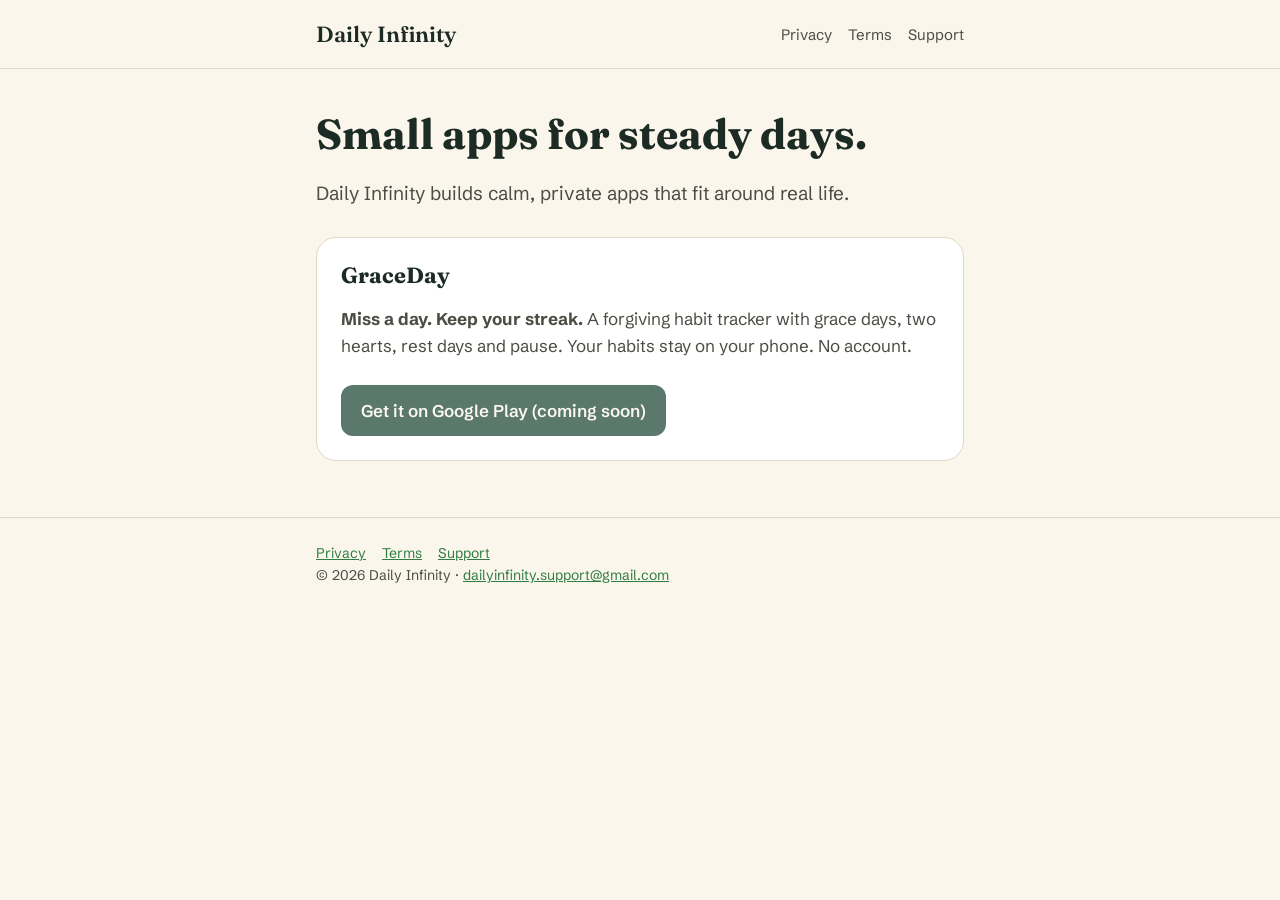
==== index.html @ b7993d2f "Daily Infinity site v1" ====
<!doctype html>
<html lang="en"><head><meta charset="utf-8"><meta name="viewport" content="width=device-width,initial-scale=1">
<title>Daily Infinity</title><meta name="description" content="Daily Infinity makes GraceDay, a forgiving habit tracker: miss a day, keep your streak."><meta name="color-scheme" content="light dark">
<link rel="icon" href="/favicon.svg"><link rel="stylesheet" href="/style.css"></head>
<body><header><div class="wrap"><a class="brand" href="/">Daily Infinity</a><nav><a href="/privacy/">Privacy</a><a href="/terms/">Terms</a><a href="/support/">Support</a></nav></div></header>
<main class="wrap">
<h1>Small apps for steady days.</h1>
<p class="lede">Daily Infinity builds calm, private apps that fit around real life.</p>
<section class="card"><h2>GraceDay</h2>
<p><strong>Miss a day. Keep your streak.</strong> A forgiving habit tracker with grace days, two hearts, rest days and pause. Your habits stay on your phone. No account.</p>
<a class="badge soon" href="#" aria-disabled="true">Get it on Google Play (coming soon)</a></section>
</main>
<footer><div class="wrap"><a href="/privacy/">Privacy</a><a href="/terms/">Terms</a><a href="/support/">Support</a><br>© 2026 Daily Infinity · <a href="mailto:dailyinfinity.support@gmail.com">dailyinfinity.support@gmail.com</a></div></footer>
</body></html>
---- style.css ----
@font-face{font-family:Fraunces;src:url(/fonts/Fraunces-VariableFont.ttf);font-weight:100 900;font-display:swap}
@font-face{font-family:"Schibsted Grotesk";src:url(/fonts/SchibstedGrotesk-VariableFont.ttf);font-weight:400 900;font-display:swap}
:root{--paper:#FBF6EC;--oat:#F3ECDD;--line:#E3D8C2;--card:#fff;--ink:#1C2B24;--ink2:#4A4D43;--ever:#17402F;--ever-ink:#FBF6EC;--leaf:#2F7D43}
@media (prefers-color-scheme:dark){:root{--paper:#111915;--oat:#1B2520;--line:#2E3B34;--card:#18221D;--ink:#EEF2E9;--ink2:#B9C3B6;--ever:#86D193;--ever-ink:#111915;--leaf:#86D193}}
*{box-sizing:border-box}
body{margin:0;background:var(--paper);color:var(--ink);font:17px/1.6 "Schibsted Grotesk",system-ui,sans-serif}
.wrap{max-width:680px;margin:0 auto;padding:0 16px}
header{padding:20px 0;border-bottom:1px solid var(--line)}
header .wrap{display:flex;justify-content:space-between;align-items:center;gap:12px;flex-wrap:wrap}
.brand{font:600 22px Fraunces,serif;color:var(--ink);text-decoration:none}
nav a{color:var(--ink2);text-decoration:none;margin-left:16px;font-size:15px}
nav a:hover{color:var(--leaf)}
h1,h2{font-family:Fraunces,serif;line-height:1.2}
h1{font-size:clamp(30px,6vw,42px);margin:40px 0 8px}
h2{font-size:22px;margin:32px 0 6px}
p,li{color:var(--ink2)}
a{color:var(--leaf)}
.lede{font-size:19px}
.card{background:var(--card);border:1px solid var(--line);border-radius:20px;padding:24px;margin:28px 0}
.card h2{margin-top:0}
.badge{display:inline-block;margin-top:8px;padding:12px 20px;border-radius:12px;background:var(--ever);color:var(--ever-ink);font-weight:600;text-decoration:none}
.badge.soon{opacity:.7}
footer{border-top:1px solid var(--line);margin-top:56px;padding:24px 0 40px;font-size:14px;color:var(--ink2)}
footer a{margin-right:16px}
.meta{font-size:14px}
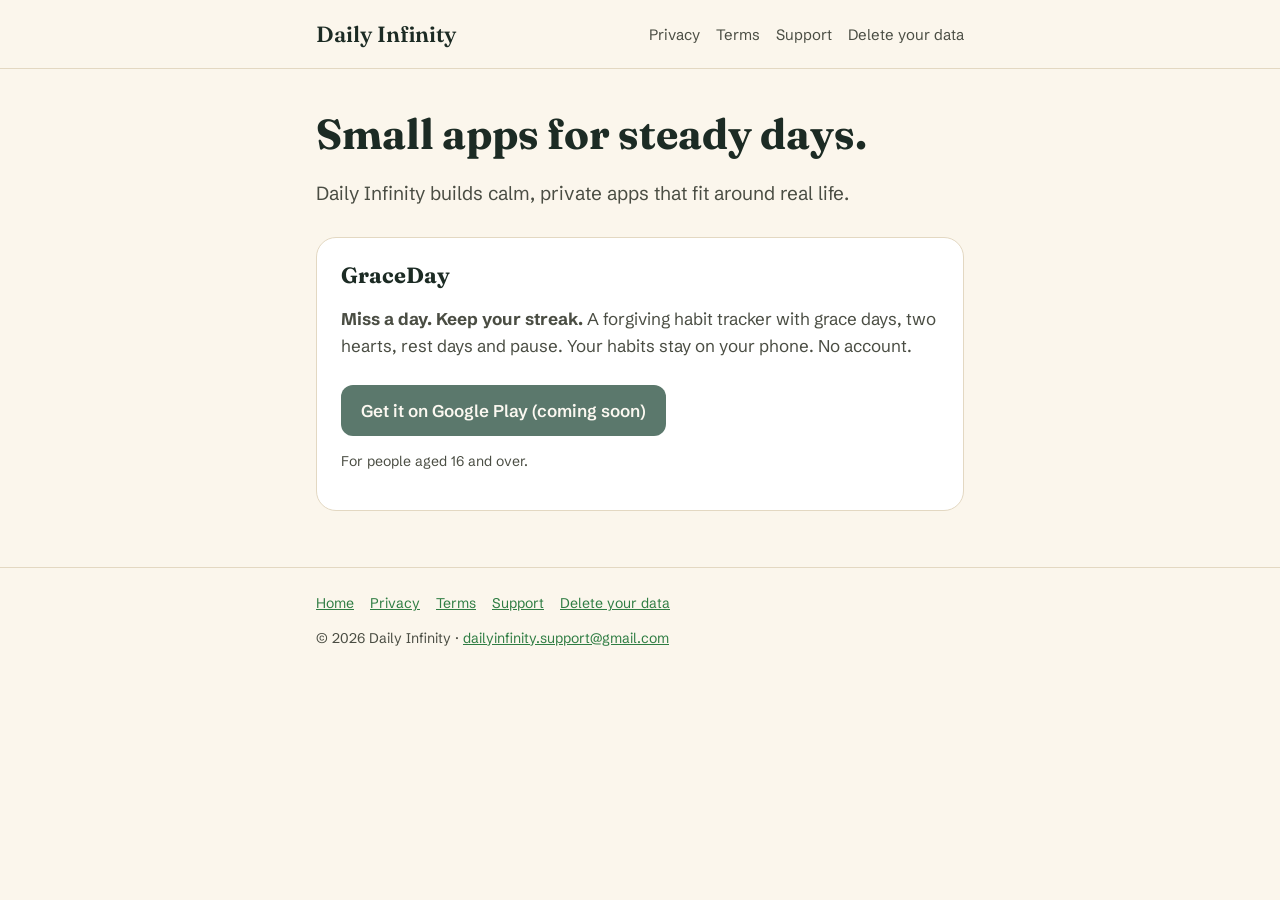
==== commit aceafec6: "Site: full privacy policy, delete-data page, 16+ terms" ====
--- a/index.html
+++ b/index.html
@@ -2,13 +2,14 @@
 <html lang="en"><head><meta charset="utf-8"><meta name="viewport" content="width=device-width,initial-scale=1">
 <title>Daily Infinity</title><meta name="description" content="Daily Infinity makes GraceDay, a forgiving habit tracker: miss a day, keep your streak."><meta name="color-scheme" content="light dark">
 <link rel="icon" href="/favicon.svg"><link rel="stylesheet" href="/style.css"></head>
-<body><header><div class="wrap"><a class="brand" href="/">Daily Infinity</a><nav><a href="/privacy/">Privacy</a><a href="/terms/">Terms</a><a href="/support/">Support</a></nav></div></header>
+<body><header><div class="wrap"><a class="brand" href="/">Daily Infinity</a><nav><a href="/privacy/">Privacy</a><a href="/terms/">Terms</a><a href="/support/">Support</a><a href="/delete-data/">Delete your data</a></nav></div></header>
 <main class="wrap">
 <h1>Small apps for steady days.</h1>
 <p class="lede">Daily Infinity builds calm, private apps that fit around real life.</p>
 <section class="card"><h2>GraceDay</h2>
 <p><strong>Miss a day. Keep your streak.</strong> A forgiving habit tracker with grace days, two hearts, rest days and pause. Your habits stay on your phone. No account.</p>
-<a class="badge soon" href="#" aria-disabled="true">Get it on Google Play (coming soon)</a></section>
+<a class="badge soon" href="#" aria-disabled="true">Get it on Google Play (coming soon)</a>
+<p class="meta">For people aged 16 and over.</p></section>
 </main>
-<footer><div class="wrap"><a href="/privacy/">Privacy</a><a href="/terms/">Terms</a><a href="/support/">Support</a><br>© 2026 Daily Infinity · <a href="mailto:dailyinfinity.support@gmail.com">dailyinfinity.support@gmail.com</a></div></footer>
+<footer><div class="wrap"><div class="flinks"><a href="/">Home</a><a href="/privacy/">Privacy</a><a href="/terms/">Terms</a><a href="/support/">Support</a><a href="/delete-data/">Delete your data</a></div>© 2026 Daily Infinity · <a href="mailto:dailyinfinity.support@gmail.com">dailyinfinity.support@gmail.com</a></div></footer>
 </body></html>
--- a/style.css
+++ b/style.css
@@ -23,3 +23,9 @@
 footer{border-top:1px solid var(--line);margin-top:56px;padding:24px 0 40px;font-size:14px;color:var(--ink2)}
 footer a{margin-right:16px}
 .meta{font-size:14px}
+.flinks{display:flex;flex-wrap:wrap;gap:4px 16px;margin-bottom:12px}
+.flinks a{margin:0}
+ol{padding-left:22px;color:var(--ink2)}
+table{width:100%;border-collapse:collapse;margin:12px 0;font-size:15px}
+th,td{text-align:left;vertical-align:top;padding:10px 8px;border-bottom:1px solid var(--line);color:var(--ink2)}
+th{color:var(--ink)}
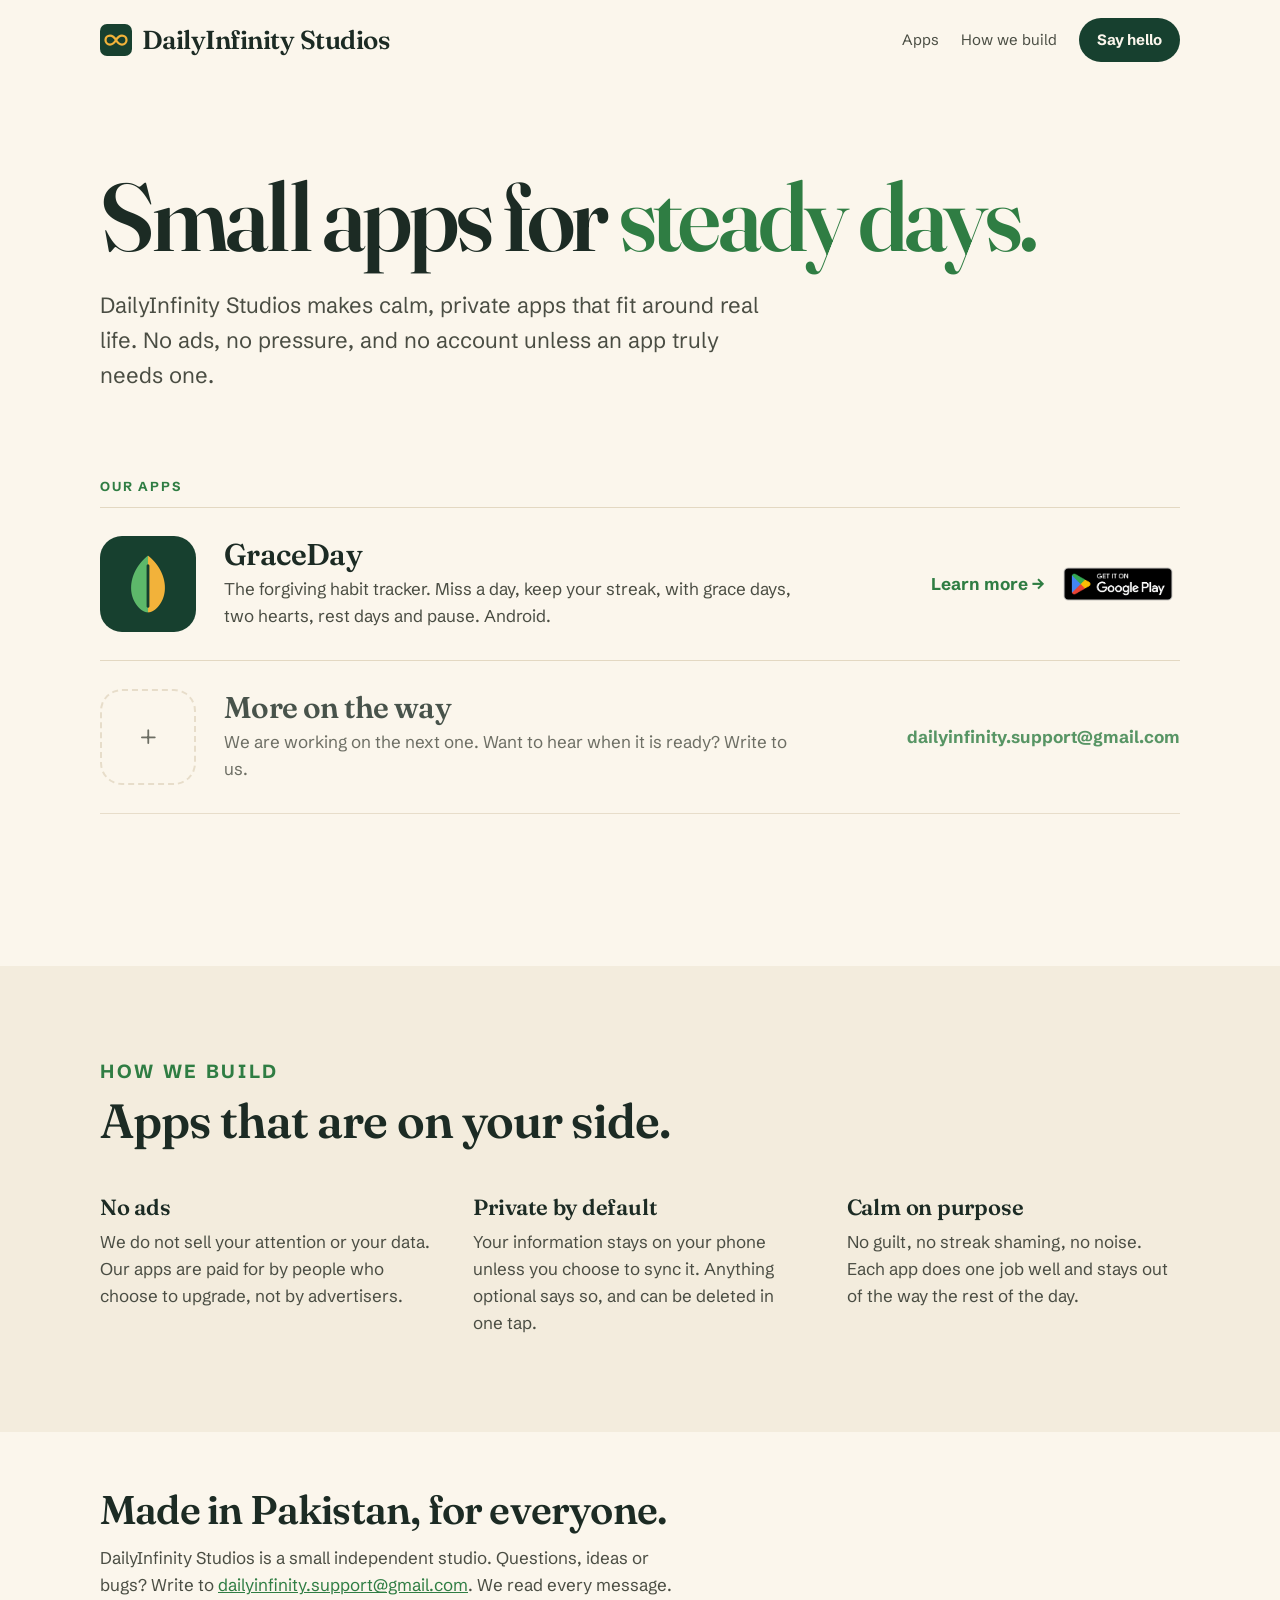
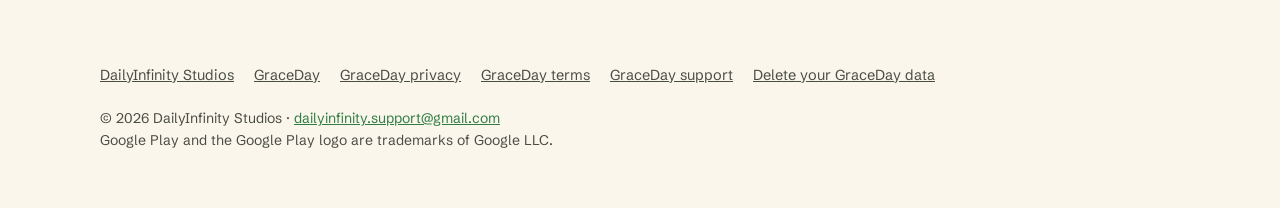
==== commit 6b84c171: "Site: DailyInfinity Studios home, GraceDay app page and per-app policies - / is the DailyInfinity St" ====
--- a/index.html
+++ b/index.html
@@ -1,15 +1,91 @@
 <!doctype html>
-<html lang="en"><head><meta charset="utf-8"><meta name="viewport" content="width=device-width,initial-scale=1">
-<title>Daily Infinity</title><meta name="description" content="Daily Infinity makes GraceDay, a forgiving habit tracker: miss a day, keep your streak."><meta name="color-scheme" content="light dark">
-<link rel="icon" href="/favicon.svg"><link rel="stylesheet" href="/style.css"></head>
-<body><header><div class="wrap"><a class="brand" href="/">Daily Infinity</a><nav><a href="/privacy/">Privacy</a><a href="/terms/">Terms</a><a href="/support/">Support</a><a href="/delete-data/">Delete your data</a></nav></div></header>
-<main class="wrap">
-<h1>Small apps for steady days.</h1>
-<p class="lede">Daily Infinity builds calm, private apps that fit around real life.</p>
-<section class="card"><h2>GraceDay</h2>
-<p><strong>Miss a day. Keep your streak.</strong> A forgiving habit tracker with grace days, two hearts, rest days and pause. Your habits stay on your phone. No account.</p>
-<a class="badge soon" href="#" aria-disabled="true">Get it on Google Play (coming soon)</a>
-<p class="meta">For people aged 16 and over.</p></section>
+<html lang="en"><head>
+<meta charset="utf-8">
+<meta name="viewport" content="width=device-width,initial-scale=1">
+<title>DailyInfinity Studios: small apps for steady days</title>
+<meta name="description" content="DailyInfinity Studios makes calm, private apps that fit around real life. Our first app is GraceDay, the forgiving habit tracker.">
+<meta name="color-scheme" content="light dark">
+<link rel="canonical" href="https://dailyinfinity.github.io/">
+<link rel="icon" href="/daily-infinity.svg" type="image/svg+xml">
+<link rel="preload" href="/fonts/Fraunces-VariableFont.ttf" as="font" type="font/ttf" crossorigin>
+<link rel="stylesheet" href="/style.css">
+<meta property="og:type" content="website">
+<meta property="og:title" content="DailyInfinity Studios: small apps for steady days">
+<meta property="og:description" content="Calm, private apps that fit around real life. Our first app: GraceDay, the forgiving habit tracker.">
+<meta property="og:url" content="https://dailyinfinity.github.io/">
+<meta property="og:image" content="https://dailyinfinity.github.io/graceday/img/og.jpg">
+<meta name="twitter:card" content="summary_large_image">
+<script type="application/ld+json">
+{"@context":"https://schema.org","@type":"Organization","name":"DailyInfinity Studios","url":"https://dailyinfinity.github.io/","email":"dailyinfinity.support@gmail.com","address":{"@type":"PostalAddress","addressCountry":"PK"}}
+</script>
+</head>
+<body>
+<header class="site-header"><div class="wrap">
+  <a class="brand co-brand" href="/" aria-label="DailyInfinity Studios home"><svg viewBox="0 0 64 64" aria-hidden="true"><rect width="64" height="64" rx="14" fill="#17402F"/><path d="M32 32c-4-7-8-9-12-9a9 9 0 000 18c4 0 8-2 12-9zm0 0c4 7 8 9 12 9a9 9 0 000-18c-4 0-8 2-12 9z" fill="none" stroke="#F2B23A" stroke-width="4.5" stroke-linejoin="round"/></svg>DailyInfinity Studios</a>
+  <nav aria-label="Main"><span class="nav-links"><a href="#apps">Apps</a><a href="#how">How we build</a></span><a class="btn" href="mailto:dailyinfinity.support@gmail.com">Say hello</a></nav>
+</div></header>
+
+<main>
+<section class="co-hero" style="padding-bottom:40px">
+  <div class="wrap">
+    <h1>Small apps for <em>steady days.</em></h1>
+    <p>DailyInfinity Studios makes calm, private apps that fit around real life. No ads, no pressure, and no account unless an app truly needs one.</p>
+  </div>
+</section>
+
+<section id="apps" style="padding-top:24px">
+  <div class="wrap">
+    <p class="eyebrow">Our apps</p>
+    <ul class="apps">
+      <li class="app-row">
+        <a href="/graceday/" aria-label="GraceDay"><img src="/graceday/img/icon.png" width="96" height="96" alt="GraceDay app icon"></a>
+        <div>
+          <h2 class="app-name"><a href="/graceday/" style="color:inherit;text-decoration:none">GraceDay</a></h2>
+          <p>The forgiving habit tracker. Miss a day, keep your streak, with grace days, two hearts, rest days and pause. Android.</p>
+        </div>
+        <div class="app-actions">
+          <a class="link-arrow" href="/graceday/">Learn more →</a>
+          <a class="play-badge" href="https://play.google.com/store/apps/details?id=com.dailyinfinity.graceday"><img src="/graceday/img/google-play-badge.png" width="125" height="48" alt="Get it on Google Play"></a>
+        </div>
+      </li>
+      <li class="app-row soon">
+        <span class="ghost" aria-hidden="true">+</span>
+        <div>
+          <h2 class="app-name">More on the way</h2>
+          <p>We are working on the next one. Want to hear when it is ready? Write to us.</p>
+        </div>
+        <div class="app-actions"><a class="link-arrow" href="mailto:dailyinfinity.support@gmail.com">dailyinfinity.support@gmail.com</a></div>
+      </li>
+    </ul>
+  </div>
+</section>
+
+<section id="how" class="private" style="margin-top:56px">
+  <div class="wrap">
+    <div class="head"><p class="eyebrow">How we build</p><h2>Apps that are on your side.</h2></div>
+    <div class="three">
+      <div><h3>No ads</h3><p>We do not sell your attention or your data. Our apps are paid for by people who choose to upgrade, not by advertisers.</p></div>
+      <div><h3>Private by default</h3><p>Your information stays on your phone unless you choose to sync it. Anything optional says so, and can be deleted in one tap.</p></div>
+      <div><h3>Calm on purpose</h3><p>No guilt, no streak shaming, no noise. Each app does one job well and stays out of the way the rest of the day.</p></div>
+    </div>
+  </div>
+</section>
+
+<section class="co-note">
+  <div class="wrap">
+    <h2 style="font-size:clamp(28px,4vw,40px)">Made in Pakistan, for everyone.</h2>
+    <p style="margin-top:12px;max-width:34em">DailyInfinity Studios is a small independent studio. Questions, ideas or bugs? Write to <a href="mailto:dailyinfinity.support@gmail.com">dailyinfinity.support@gmail.com</a>. We read every message.</p>
+  </div>
+</section>
 </main>
-<footer><div class="wrap"><div class="flinks"><a href="/">Home</a><a href="/privacy/">Privacy</a><a href="/terms/">Terms</a><a href="/support/">Support</a><a href="/delete-data/">Delete your data</a></div>© 2026 Daily Infinity · <a href="mailto:dailyinfinity.support@gmail.com">dailyinfinity.support@gmail.com</a></div></footer>
+
+<footer class="site-footer"><div class="wrap">
+  <div><div class="flinks"><a href="/">DailyInfinity Studios</a><a href="/graceday/">GraceDay</a><a href="/graceday/privacy/">GraceDay privacy</a><a href="/graceday/terms/">GraceDay terms</a><a href="/graceday/support/">GraceDay support</a><a href="/graceday/delete-data/">Delete your GraceDay data</a></div></div>
+  <p>© 2026 DailyInfinity Studios · <a href="mailto:dailyinfinity.support@gmail.com">dailyinfinity.support@gmail.com</a><br>Google Play and the Google Play logo are trademarks of Google LLC.</p>
+</div></footer>
+<script>
+// In-page links scroll smoothly and never leave a #fragment in the address bar.
+document.addEventListener('click',function(e){var a=e.target.closest('a[href^="#"]');if(!a||a.getAttribute('href').length<2)return;var t=document.getElementById(a.getAttribute('href').slice(1));if(!t)return;e.preventDefault();t.scrollIntoView({behavior:matchMedia('(prefers-reduced-motion:reduce)').matches?'auto':'smooth',block:'start'});history.replaceState(null,'',location.pathname+location.search)});
+if(location.hash)history.replaceState(null,'',location.pathname+location.search);
+</script>
 </body></html>
--- a/style.css
+++ b/style.css
@@ -1,31 +1,237 @@
-@font-face{font-family:Fraunces;src:url(/fonts/Fraunces-VariableFont.ttf);font-weight:100 900;font-display:swap}
+/* GraceDay site. Brand: Evergreen / Paper / Leaf / Gold. Fraunces for voice, Schibsted Grotesk for text. */
+@font-face{font-family:Fraunces;src:url(/fonts/Fraunces-VariableFont.ttf);font-weight:100 900;font-style:normal;font-display:swap}
+@font-face{font-family:Fraunces;src:url(/fonts/Fraunces-Italic-VariableFont.ttf);font-weight:100 900;font-style:italic;font-display:swap}
 @font-face{font-family:"Schibsted Grotesk";src:url(/fonts/SchibstedGrotesk-VariableFont.ttf);font-weight:400 900;font-display:swap}
-:root{--paper:#FBF6EC;--oat:#F3ECDD;--line:#E3D8C2;--card:#fff;--ink:#1C2B24;--ink2:#4A4D43;--ever:#17402F;--ever-ink:#FBF6EC;--leaf:#2F7D43}
-@media (prefers-color-scheme:dark){:root{--paper:#111915;--oat:#1B2520;--line:#2E3B34;--card:#18221D;--ink:#EEF2E9;--ink2:#B9C3B6;--ever:#86D193;--ever-ink:#111915;--leaf:#86D193}}
+
+:root{
+  --paper:#FBF6EC;--oat:#F3ECDD;--line:#E3D8C2;--card:#fff;
+  --ink:#1C2B24;--ink2:#4A4D43;
+  --ever:#17402F;--ever-deep:#0F2D21;--on-ever:#FBF6EC;--on-ever-2:#B7D3BF;
+  --leaf:#5DB86A;--leaf-ink:#2F7D43;--gold:#F2B23A;--gold-ink:#8A5A00;--coral:#EF6A4A;--lilac:#C8BEF0;
+  --btn:#17402F;--btn-ink:#FBF6EC;
+  --r:22px;--max:1120px;
+}
+@media (prefers-color-scheme:dark){:root{
+  --paper:#111915;--oat:#1B2520;--line:#2E3B34;--card:#18221D;
+  --ink:#EEF2E9;--ink2:#B9C3B6;--leaf-ink:#86D193;--gold-ink:#F2B23A;
+  --btn:#86D193;--btn-ink:#111915;--ever-deep:#0B1D15;
+}}
 *{box-sizing:border-box}
-body{margin:0;background:var(--paper);color:var(--ink);font:17px/1.6 "Schibsted Grotesk",system-ui,sans-serif}
-.wrap{max-width:680px;margin:0 auto;padding:0 16px}
-header{padding:20px 0;border-bottom:1px solid var(--line)}
-header .wrap{display:flex;justify-content:space-between;align-items:center;gap:12px;flex-wrap:wrap}
-.brand{font:600 22px Fraunces,serif;color:var(--ink);text-decoration:none}
-nav a{color:var(--ink2);text-decoration:none;margin-left:16px;font-size:15px}
-nav a:hover{color:var(--leaf)}
-h1,h2{font-family:Fraunces,serif;line-height:1.2}
-h1{font-size:clamp(30px,6vw,42px);margin:40px 0 8px}
-h2{font-size:22px;margin:32px 0 6px}
-p,li{color:var(--ink2)}
-a{color:var(--leaf)}
-.lede{font-size:19px}
-.card{background:var(--card);border:1px solid var(--line);border-radius:20px;padding:24px;margin:28px 0}
-.card h2{margin-top:0}
-.badge{display:inline-block;margin-top:8px;padding:12px 20px;border-radius:12px;background:var(--ever);color:var(--ever-ink);font-weight:600;text-decoration:none}
-.badge.soon{opacity:.7}
-footer{border-top:1px solid var(--line);margin-top:56px;padding:24px 0 40px;font-size:14px;color:var(--ink2)}
-footer a{margin-right:16px}
-.meta{font-size:14px}
-.flinks{display:flex;flex-wrap:wrap;gap:4px 16px;margin-bottom:12px}
-.flinks a{margin:0}
-ol{padding-left:22px;color:var(--ink2)}
-table{width:100%;border-collapse:collapse;margin:12px 0;font-size:15px}
-th,td{text-align:left;vertical-align:top;padding:10px 8px;border-bottom:1px solid var(--line);color:var(--ink2)}
-th{color:var(--ink)}
+html{scroll-behavior:smooth}
+@media (prefers-reduced-motion:reduce){html{scroll-behavior:auto}*{animation:none!important;transition:none!important}}
+html,body{overflow-x:clip}
+body{margin:0;background:var(--paper);color:var(--ink);font:17px/1.6 "Schibsted Grotesk",system-ui,sans-serif;-webkit-font-smoothing:antialiased}
+img{max-width:100%;height:auto}
+a{color:var(--leaf-ink)}
+a:focus-visible,summary:focus-visible,.btn:focus-visible{outline:3px solid var(--gold);outline-offset:3px;border-radius:8px}
+.wrap{max-width:var(--max);margin:0 auto;padding:0 20px}
+h1,h2,h3{font-family:Fraunces,Georgia,serif;font-weight:600;line-height:1.1;letter-spacing:-.02em;margin:0}
+h2{font-size:clamp(30px,4.6vw,48px)}
+h3{font-size:22px;letter-spacing:-.01em}
+p{margin:0 0 1em;color:var(--ink2)}
+em{font-style:italic}
+.eyebrow{font:700 13px/1 "Schibsted Grotesk",sans-serif;letter-spacing:.14em;text-transform:uppercase;color:var(--leaf-ink);margin:0 0 14px}
+
+/* header */
+.site-header{position:relative;z-index:5}
+.site-header .wrap{display:flex;align-items:center;justify-content:space-between;gap:16px;padding-top:18px;padding-bottom:18px;flex-wrap:wrap}
+.brand{display:flex;align-items:center;gap:10px;font:600 26px/1 Fraunces,serif;letter-spacing:-.02em;color:var(--ink);text-decoration:none}
+.brand svg{width:20px;height:28px}
+.site-header nav{display:flex;align-items:center;gap:22px}
+.site-header nav a{color:var(--ink2);text-decoration:none;font-size:15px}
+.site-header nav a:hover{color:var(--leaf-ink)}
+.site-header .btn{padding:10px 18px;font-size:15px}
+.nav-links{display:flex;gap:22px}
+@media (max-width:640px){.nav-links{display:none}}
+
+/* buttons */
+.btn{display:inline-flex;align-items:center;gap:10px;background:var(--btn);color:var(--btn-ink)!important;padding:14px 24px;border-radius:999px;font-weight:700;text-decoration:none;border:0}
+.btn:hover{filter:brightness(1.08)}
+.btn.gold{background:var(--gold);color:#1C2B24!important}
+.play-badge{display:inline-block;line-height:0;border-radius:10px}
+.play-badge img{height:64px;width:auto;display:block}
+.play-badge:hover{filter:brightness(1.1)}
+
+/* hero */
+.hero{background:var(--ever);color:var(--on-ever);overflow:hidden;position:relative}
+.hero .site-header .brand,.hero .site-header nav a{color:var(--on-ever)}
+.hero .site-header nav a:hover{color:var(--gold)}
+.hero .site-header .btn{background:var(--gold);color:#1C2B24!important}
+.hero-grid{display:grid;grid-template-columns:minmax(0,1.05fr) minmax(0,.95fr);gap:48px;align-items:center;padding-top:36px;padding-bottom:0}
+.hero-copy{padding-bottom:72px}
+.hero .eyebrow{color:var(--gold)}
+.hero h1{font-size:clamp(46px,8.4vw,92px);line-height:.98;letter-spacing:-.035em}
+.hero h1 em{color:var(--gold);font-weight:500;display:block}
+.hero .sub{font-size:clamp(18px,2.2vw,21px);color:var(--on-ever-2);max-width:30em;margin:22px 0 28px}
+.cta-row{display:flex;flex-wrap:wrap;align-items:center;gap:14px 22px}
+.assure{display:flex;flex-wrap:wrap;gap:6px 18px;margin:22px 0 0;padding:0;list-style:none;font-size:14.5px;color:var(--on-ever-2)}
+.assure li{color:inherit;display:flex;align-items:center;gap:7px}
+.assure li::before{content:"";width:6px;height:6px;border-radius:50%;background:var(--leaf)}
+
+/* the streak strip: the product's own artifact as the hero's proof */
+.strip-wrap{margin-top:40px;max-width:520px}
+.strip{display:flex;align-items:flex-end;gap:7px;list-style:none;margin:0;padding:0}
+.strip li{flex:1 1 0;display:flex;justify-content:center;align-items:flex-end;height:44px;animation:grow .5s cubic-bezier(.2,.9,.3,1.2) both;animation-delay:calc(var(--i)*70ms + 250ms);transform-origin:50% 100%}
+.strip svg{width:100%;max-width:22px;height:auto;color:var(--leaf)}
+.strip .rest i{display:block;width:14px;height:14px;border-radius:50%;background:var(--lilac);margin-bottom:4px}
+.strip .grace svg{color:var(--gold)}
+.strip .grace{position:relative}
+.strip .today svg{color:var(--on-ever-2)}
+@keyframes grow{from{transform:scale(0);opacity:0}to{transform:scale(1);opacity:1}}
+.strip-note{display:flex;justify-content:space-between;gap:16px;margin:12px 0 0;font-size:14px;color:var(--on-ever-2)}
+.strip-note b{color:var(--gold);font-weight:700}
+.strip-note span:last-child{text-align:right}
+
+/* phones */
+.phone{background:#0E1813;border-radius:38px;padding:9px;box-shadow:0 30px 60px -20px rgba(0,0,0,.45),0 0 0 1.5px rgba(255,255,255,.08) inset;position:relative}
+.phone img{display:block;width:100%;border-radius:30px}
+.phone.light{background:#26302A}
+.hero-phones{position:relative;height:640px;align-self:end}
+.hero-phones .phone{position:absolute;width:min(300px,62%)}
+.hero-phones .p1{left:2%;bottom:-70px;transform:rotate(-3deg);z-index:2}
+.hero-phones .p2{right:0;bottom:-30px;transform:rotate(4deg);width:min(270px,56%)}
+
+/* sections */
+section{padding:96px 0}
+.head{max-width:700px;margin-bottom:48px}
+.head h2{margin-bottom:16px}
+.head p{font-size:19px}
+
+/* how grace works: a ledger, not a card grid */
+.ledger{list-style:none;margin:0;padding:0;border-top:1px solid var(--line)}
+.ledger li{display:grid;grid-template-columns:72px 1fr auto;gap:8px 24px;align-items:start;padding:28px 0;border-bottom:1px solid var(--line)}
+.ledger .glyph{width:56px;height:56px;border-radius:18px;display:grid;place-items:center;background:var(--oat)}
+.ledger .glyph svg{width:26px;height:26px}
+.ledger h3{margin-bottom:6px}
+.ledger p{margin:0;max-width:36em}
+.tag{font:700 12px/1 "Schibsted Grotesk",sans-serif;letter-spacing:.1em;text-transform:uppercase;padding:7px 10px;border-radius:999px;background:var(--oat);color:var(--ink2);white-space:nowrap;align-self:start;justify-self:start}
+.tag.pro{background:var(--gold);color:#1C2B24}
+.rule-line{margin:28px 0 0;font:italic 500 22px/1.35 Fraunces,serif;color:var(--ink)}
+@media (max-width:640px){.ledger li{grid-template-columns:56px 1fr}.ledger .tag{grid-column:2}}
+
+/* showcases */
+.show{display:grid;grid-template-columns:1fr 1fr;gap:64px;align-items:center}
+.show.flip .show-copy{order:2}
+.show-copy h2{margin-bottom:16px}
+.show-copy p{font-size:18px}
+.show-copy ul{padding:0;margin:20px 0 0;list-style:none}
+.show-copy li{padding-left:26px;position:relative;margin-bottom:8px;color:var(--ink2)}
+.show-copy li::before{content:"";position:absolute;left:2px;top:.55em;width:10px;height:13px;background:var(--leaf);border-radius:70% 0 70% 0;transform:rotate(-15deg)}
+.duo{display:flex;align-items:flex-start;justify-content:center;gap:0;position:relative;padding:8px 0 24px}
+.duo .phone{width:min(260px,46%)}
+.duo .phone+.phone{margin-left:-18px;margin-top:56px}
+.duo.single .phone{width:min(300px,70%)}
+.band{background:var(--ever);color:var(--on-ever)}
+.band h2,.band .show-copy h2{color:var(--on-ever)}
+.band p,.band li{color:var(--on-ever-2)}
+.band .eyebrow{color:var(--gold)}
+.band .show-copy li::before{background:var(--gold)}
+.widgets{display:grid;gap:16px;max-width:430px;margin:0 auto}
+.widgets img{display:block;width:100%;clip-path:inset(3px round 28px);box-shadow:0 24px 50px -22px rgba(0,0,0,.45)}
+.widgets .w2{margin-left:34px;margin-top:-4px}
+
+/* plans */
+.plans{display:grid;grid-template-columns:1fr 1fr;gap:20px;align-items:stretch}
+.plan{background:var(--card);border:1px solid var(--line);border-radius:var(--r);padding:32px}
+.plan.pro{background:var(--ever);border-color:var(--ever);color:var(--on-ever)}
+.plan h3{font-size:30px;margin-bottom:4px}
+.plan .for{margin-bottom:20px}
+.plan.pro .for,.plan.pro li{color:var(--on-ever-2)}
+.plan.pro h3{color:var(--on-ever)}
+.plan ul{margin:0;padding:0;list-style:none}
+.plan li{padding:9px 0 9px 28px;position:relative;border-top:1px solid var(--line);color:var(--ink2)}
+.plan.pro li{border-color:rgba(255,255,255,.14)}
+.plan li::before{content:"";position:absolute;left:0;top:1.05em;width:10px;height:13px;background:var(--leaf);border-radius:70% 0 70% 0;transform:rotate(-15deg)}
+.plan.pro li::before{background:var(--gold)}
+.fine{font-size:15px;margin-top:20px}
+
+/* privacy strip */
+.private{background:var(--oat)}
+.three{display:grid;grid-template-columns:repeat(3,1fr);gap:40px}
+.three h3{margin-bottom:8px}
+.three p{margin:0}
+
+/* faq */
+.faq{max-width:760px}
+details{border-top:1px solid var(--line)}
+details:last-of-type{border-bottom:1px solid var(--line)}
+summary{cursor:pointer;list-style:none;padding:22px 40px 22px 0;font:600 21px/1.3 Fraunces,serif;color:var(--ink);position:relative}
+summary::-webkit-details-marker{display:none}
+summary::after{content:"+";position:absolute;right:4px;top:18px;font:400 30px/1 "Schibsted Grotesk",sans-serif;color:var(--leaf-ink);transition:transform .2s}
+details[open] summary::after{transform:rotate(45deg)}
+details p{padding:0 40px 22px 0;margin:0}
+
+/* final call */
+.final{background:var(--ever);color:var(--on-ever);text-align:center;padding:104px 0}
+.final h2{color:var(--on-ever);max-width:14em;margin:0 auto 18px}
+.final h2 em{color:var(--gold);font-weight:500}
+.final p{color:var(--on-ever-2);font-size:19px;margin-bottom:30px}
+.final .cta-row{justify-content:center}
+
+/* footer */
+.site-footer{padding:40px 0 56px;font-size:14.5px;color:var(--ink2);background:var(--paper)}
+.site-footer .wrap{display:flex;flex-wrap:wrap;justify-content:space-between;gap:20px}
+.flinks{display:flex;flex-wrap:wrap;gap:6px 20px}
+.flinks a{color:var(--ink2)}
+.site-footer p{margin:0;font-size:14px}
+
+/* document pages (privacy, terms, support, delete) */
+.doc-head{background:var(--ever);color:var(--on-ever)}
+.doc-head .brand,.doc-head nav a{color:var(--on-ever)}
+.doc-head nav a:hover{color:var(--gold)}
+.doc-head .btn{background:var(--gold);color:#1C2B24!important}
+.doc-title{padding:44px 20px 52px}
+.doc-title h1{font-size:clamp(34px,6vw,56px);color:var(--on-ever)}
+.doc-title .meta{color:var(--on-ever-2);margin:12px 0 0;font-size:15px}
+.doc-title .meta a{color:var(--gold)}
+main.doc{max-width:780px;margin:0 auto;padding:40px 20px 24px}
+main.doc>h1{display:none}
+main.doc h2{font-size:26px;margin:36px 0 10px;letter-spacing:-.01em}
+main.doc h2:first-of-type{margin-top:0}
+main.doc p.meta{display:none}
+main.doc li{margin-bottom:6px}
+main.doc ul,main.doc ol{padding-left:22px;color:var(--ink2)}
+main.doc table{width:100%;border-collapse:collapse;margin:16px 0;font-size:15px;display:block;overflow-x:auto}
+main.doc th,main.doc td{text-align:left;vertical-align:top;padding:12px 10px;border-bottom:1px solid var(--line);color:var(--ink2)}
+main.doc th{color:var(--ink);background:var(--oat)}
+main.doc strong{color:var(--ink)}
+
+/* responsive */
+@media (max-width:900px){
+  section{padding:72px 0}
+  .hero-grid{grid-template-columns:minmax(0,1fr);gap:8px}
+  .hero-copy{padding-bottom:24px}
+  .hero-phones{height:420px;margin-top:8px}
+  .hero-phones .p1{left:3%;bottom:-60px;width:58%}
+  .hero-phones .p2{right:-2%;bottom:-24px;width:50%}
+  .show,.plans,.three{grid-template-columns:minmax(0,1fr)}
+  .show{gap:40px}
+  .show.flip .show-copy{order:0}
+  .three{gap:28px}
+}
+@media (max-width:420px){.play-badge img{height:56px}.strip{gap:4px}}
+
+/* DailyInfinity Studios company page */
+.co-brand svg{width:32px;height:32px}
+.co-hero{padding:88px 0 56px}
+.co-hero h1{font-size:clamp(46px,8vw,96px);line-height:1;letter-spacing:-.035em;max-width:11em}
+.co-hero h1 em{color:var(--leaf-ink);font-style:normal}
+.co-hero p{font-size:clamp(18px,2.2vw,22px);max-width:30em;margin-top:24px}
+.apps{list-style:none;margin:0;padding:0;border-top:1px solid var(--line)}
+.app-row{display:grid;grid-template-columns:96px 1fr auto;gap:8px 28px;align-items:center;padding:28px 0;border-bottom:1px solid var(--line)}
+.app-row img{width:96px;height:96px;border-radius:22px;display:block}
+.app-name{font-size:30px;letter-spacing:-.02em;margin-bottom:4px}
+.app-row p{margin:0;max-width:34em}
+.app-actions{display:flex;flex-wrap:wrap;gap:12px;align-items:center;justify-content:flex-end}
+.app-actions .play-badge img{height:48px;width:auto;border-radius:0}
+.link-arrow{font-weight:700;text-decoration:none}
+.link-arrow:hover{text-decoration:underline}
+.app-row.soon{opacity:.8}
+.app-row.soon .ghost{width:96px;height:96px;border-radius:22px;border:2px dashed var(--line);display:grid;place-items:center;font:600 34px Fraunces,serif;color:var(--ink2)}
+.co-note{padding:56px 0 8px}
+@media (max-width:640px){.site-header .wrap{flex-wrap:nowrap}.co-brand{font-size:19px;gap:8px}.co-brand svg{width:26px;height:26px}.site-header .btn{padding:8px 13px;font-size:14px}}
+@media (max-width:760px){
+  .app-row{grid-template-columns:72px 1fr;align-items:start}
+  .app-row img,.app-row.soon .ghost{width:72px;height:72px;border-radius:17px}
+  .app-actions{grid-column:1 / -1;justify-content:flex-start}
+}
